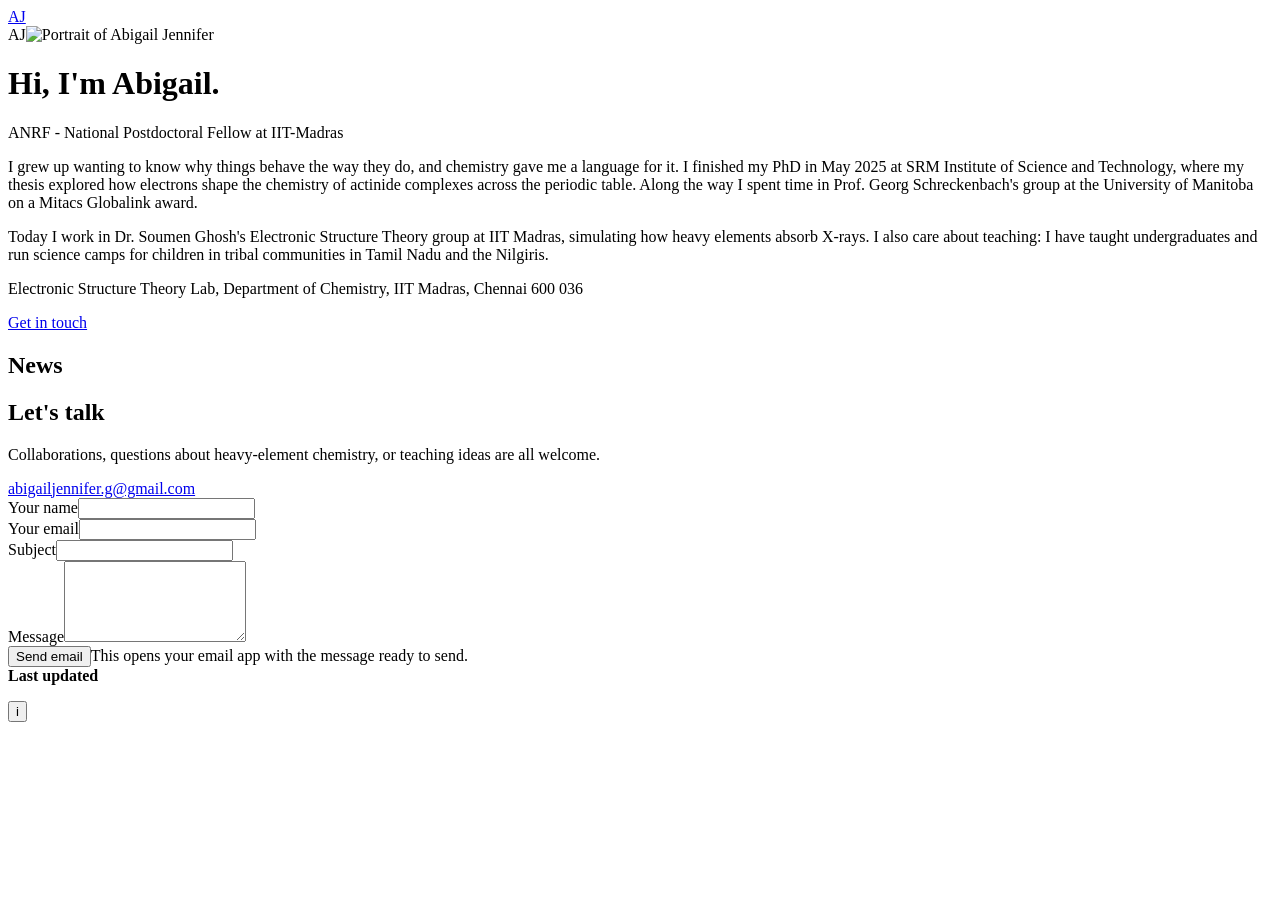
==== index.html @ 5870a1d5 "Add initial index.html for personal website" ====
<!DOCTYPE html>
<html lang="en"><head><meta charset="utf-8"><meta name="viewport" content="width=device-width, initial-scale=1">
<title>About | Abigail Jennifer</title>
<meta name="description" content="Abigail Jennifer, ANRF National Postdoctoral Fellow at IIT Madras. Electronic structure theory of actinides and lanthanides.">
<link rel="icon" type="image/svg+xml" href="favicon.svg">
<link rel="preconnect" href="https://fonts.googleapis.com">
<link href="https://fonts.googleapis.com/css2?family=Bricolage+Grotesque:wght@500;700;800&family=Source+Serif+4:ital,wght@0,400;0,600;1,400&display=swap" rel="stylesheet">
<link rel="stylesheet" href="style.css"></head>
<body id="top"><div id="nav"></div>
<a id="dock" href="#top" aria-label="Back to top">AJ<img id="dk" alt=""></a>

<header class="hero c"><div class="wrap">
<div class="photo"><span class="orb"></span><span class="orb"></span><span class="orb o3"></span>
<div class="frame">AJ<img id="pf" alt="Portrait of Abigail Jennifer"></div></div>
<h1>Hi, I'm Abigail.</h1>
<div class="role">ANRF - National Postdoctoral Fellow at IIT-Madras</div>
<div class="wr">
<p>I grew up wanting to know why things behave the way they do, and chemistry gave me a language for it. I finished my PhD in May 2025 at SRM Institute of Science and Technology, where my thesis explored how electrons shape the chemistry of actinide complexes across the periodic table. Along the way I spent time in Prof. Georg Schreckenbach's group at the University of Manitoba on a Mitacs Globalink award.</p>
<p>Today I work in Dr. Soumen Ghosh's Electronic Structure Theory group at IIT Madras, simulating how heavy elements absorb X-rays. I also care about teaching: I have taught undergraduates and run science camps for children in tribal communities in Tamil Nadu and the Nilgiris.</p>
<p class="sm">Electronic Structure Theory Lab, Department of Chemistry, IIT Madras, Chennai 600 036</p>
</div>
<div class="btns"><a class="btn p" href="#contact">Get in touch</a></div>
</div></header>

<section class="s"><div class="wrap">
<h2>News</h2>
<div class="board" id="nw"></div>
</div></section>

<section id="contact"><div class="wrap two">
<div><h2>Let's talk</h2><p class="lead">Collaborations, questions about heavy-element chemistry, or teaching ideas are all welcome.</p>
<a href="mailto:abigailjennifer.g@gmail.com" style="font:700 clamp(18px,2.6vw,26px) var(--h);word-break:break-all">abigailjennifer.g@gmail.com</a>
<div class="soc" id="soc"></div></div>
<form class="fg" id="cf"><div><label for="n">Your name</label><input id="n" required></div><div><label for="e">Your email</label><input id="e" type="email" required></div><div><label for="s">Subject</label><input id="s"></div><div><label for="m">Message</label><textarea id="m" rows="5" required></textarea></div>
<button class="btn p" type="submit" style="cursor:pointer">Send email</button><span class="sm">This opens your email app with the message ready to send.</span></form>
</div></section>

<div id="info"><div class="pop" id="pop" role="status"><b>Last updated</b><p id="lud"></p></div><button id="ib" aria-label="When was this site last updated?" aria-expanded="false" aria-controls="pop">i</button></div>

<div id="foot"></div>
<script src="site.js"></script>
<script>
/* ===== photo: tries these paths in order; keep your portrait at the first one ===== */
const PH=["images/profile.jpeg","images/profile.jpg","images/profile.png","images/photo.jpg","images/photo.jpeg","images/photo.png","profile.jpg","profile.jpeg","profile.png","assets/images/profile.jpg","assets/images/profile.jpeg","assets/profile.jpg"];
let pk=0;const pf=$("#pf"),dk=$("#dk");
pf.addEventListener('load',()=>{dk.src=pf.src});
pf.onerror=()=>{pk++;pk<PH.length?pf.src=PH[pk]:(pf.remove(),dk.remove())};pf.src=PH[0];
/* docked avatar appears at top right once the big portrait scrolls out of view */
new IntersectionObserver(e=>$('#dock').classList.toggle('on',!e[0].isIntersecting),{rootMargin:'-60px 0px 0px 0px'}).observe($('.photo'));

/* ===== EDIT ME: news notice board. [date, text, optional image path, optional link] ===== */
const N=[
["2026","Named to the CAS Future Leaders Program Top 100","images/news-cas.jpg",""],
["May 2026","Attended the IITM Workshop on Theoretical and Computational Chemistry (DFT)","",""],
["Dec 2025","Theoretical Chemistry Symposium, IIT Bombay","",""],
["Oct 2025","Joined the Electronic Structure Theory group at IIT Madras","images/news-iitm.jpg",""],
["May 2025","PhD viva voce completed at SRM Institute","",""],
["2025","New paper: Actinide(II) dioxo stabilization, Inorganic Chemistry","","https://doi.org/10.1021/acs.inorgchem.4c05176"]];
$('#nw').innerHTML=N.map(n=>`<article class="pin">${n[2]?`<img src="${n[2]}" alt="" onerror="this.remove()">`:''}<time>${n[0]}</time><p>${n[1]}</p>${n[3]?`<a href="${n[3]}">Read more</a>`:''}</article>`).join('');

/* ===== social icons: replace the X and Bluesky handles with your own ===== */
const SOC=[
["GitHub","https://github.com/AbigailJennifer","M12 .3a12 12 0 0 0-3.8 23.4c.6.1.8-.3.8-.6v-2c-3.3.7-4-1.6-4-1.6-.6-1.4-1.4-1.8-1.4-1.8-1-.7.1-.7.1-.7 1.2.1 1.8 1.2 1.8 1.2 1 1.8 2.8 1.3 3.5 1 0-.8.4-1.3.7-1.6-2.7-.3-5.5-1.3-5.5-6 0-1.2.5-2.3 1.3-3.1-.2-.4-.6-1.6 0-3.2 0 0 1-.3 3.4 1.2a11.5 11.5 0 0 1 6 0c2.3-1.5 3.3-1.2 3.3-1.2.6 1.6.2 2.8.1 3.2.8.8 1.3 1.9 1.3 3.1 0 4.6-2.8 5.6-5.5 5.9.4.4.8 1.1.8 2.2v3.3c0 .3.2.7.8.6A12 12 0 0 0 12 .3"],
["LinkedIn","https://in.linkedin.com/in/abigail-jennifer-80b864189","M20.4 20.5h-3.6v-5.6c0-1.3 0-3-1.8-3s-2.1 1.4-2.1 2.9v5.7H9.4V9h3.4v1.6c.5-.9 1.6-1.8 3.4-1.8 3.6 0 4.3 2.4 4.3 5.5v6.2zM5.3 7.4a2.1 2.1 0 1 1 0-4.1 2.1 2.1 0 0 1 0 4.1zM7.1 20.5H3.6V9h3.5v11.5zM22.2 0H1.8C.8 0 0 .8 0 1.7v20.6c0 .9.8 1.7 1.8 1.7h20.4c1 0 1.8-.8 1.8-1.7V1.7C24 .8 23.2 0 22.2 0z"],
["X (Twitter)","https://x.com/YOUR_HANDLE","M18.9 1.2h3.7l-8 9.2L24 22.8h-7.4l-5.8-7.6-6.6 7.6H.5l8.6-9.8L0 1.2h7.6l5.2 6.9 6.1-6.9zm-1.3 19.5h2L6.5 3.2H4.3l13.3 17.5z"],
["Bluesky","https://bsky.app/profile/YOUR_HANDLE.bsky.social","M12 10.8c-1.087-2.114-4.046-6.053-6.798-7.995C2.566.944 1.561 1.266.902 1.565.139 1.908 0 3.08 0 3.768c0 .69.378 5.65.624 6.479.815 2.736 3.713 3.66 6.383 3.364.136-.02.275-.039.415-.056-.138.022-.276.04-.415.056-3.912.58-7.387 2.005-2.83 7.078 5.013 5.19 6.87-1.113 7.823-4.308.953 3.195 2.05 9.271 7.733 4.308 4.267-4.308 1.172-6.498-2.74-7.078a8.741 8.741 0 0 1-.415-.056c.14.017.279.036.415.056 2.67.297 5.568-.628 6.383-3.364.246-.828.624-5.79.624-6.478 0-.69-.139-1.861-.902-2.206-.659-.298-1.664-.62-4.3 1.24C16.046 4.748 13.087 8.687 12 10.8Z"]];
$('#soc').innerHTML=SOC.map(s=>`<a href="${s[1]}" target="_blank" rel="noopener" aria-label="${s[0]}" title="${s[0]}"><svg viewBox="0 0 24 24" aria-hidden="true"><path d="${s[2]}"/></svg></a>`).join('');

/* ===== contact form opens the visitor's email app ===== */
$('#cf').onsubmit=e=>{e.preventDefault();location.href='mailto:abigailjennifer.g@gmail.com?subject='+encodeURIComponent($('#s').value||'Message from your website')+'&body='+encodeURIComponent($('#m').value+'\n\n'+$('#n').value+' ('+$('#e').value+')')};

/* ===== last-updated pop-up (date and time come from LAST_UPDATED in site.js) ===== */
$('#lud').textContent=LAST_UPDATED;
const inf=$('#info'),ib=$('#ib');
const tog=o=>{inf.classList.toggle('open',o);ib.setAttribute('aria-expanded',o)};
ib.onclick=()=>tog(!inf.classList.contains('open'));
document.addEventListener('click',e=>{if(!inf.contains(e.target))tog(false)});
document.addEventListener('keydown',e=>{if(e.key==='Escape')tog(false)});
</script>
<script src="bg.js"></script>
</body></html>
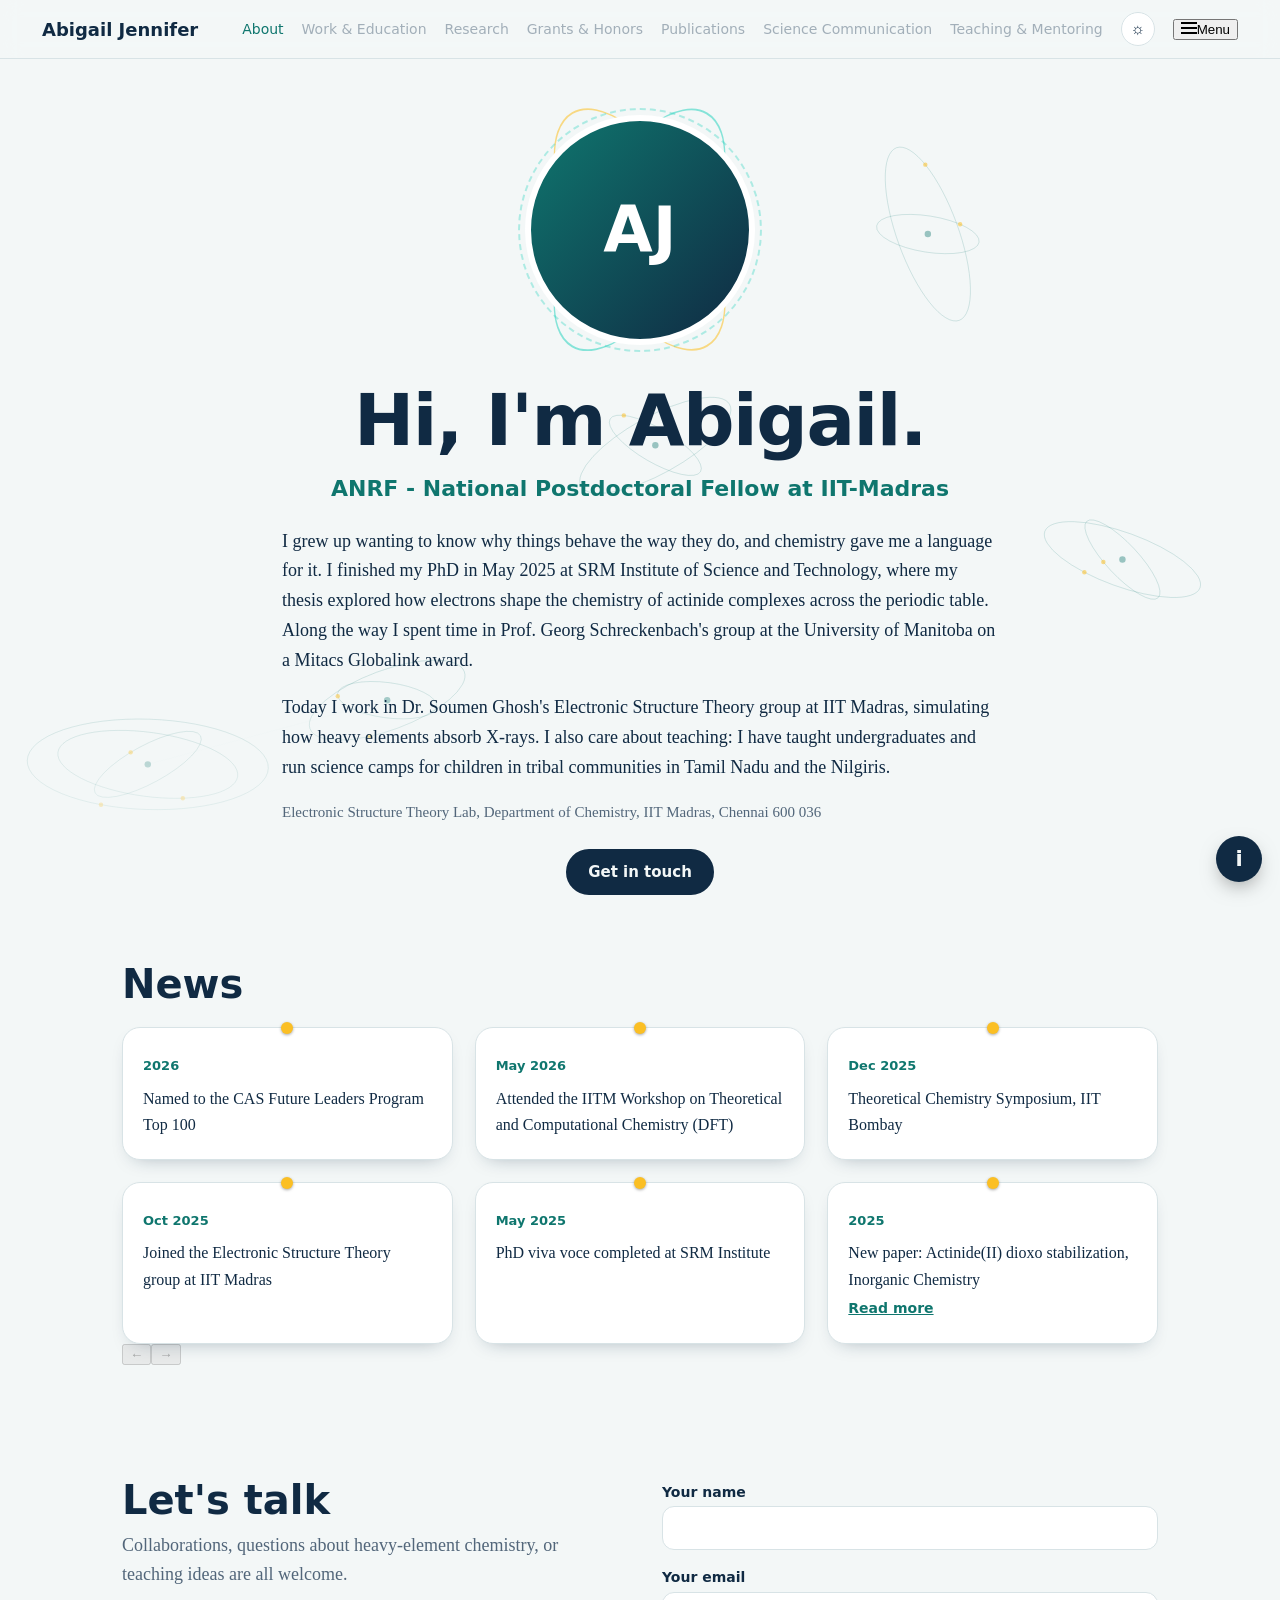
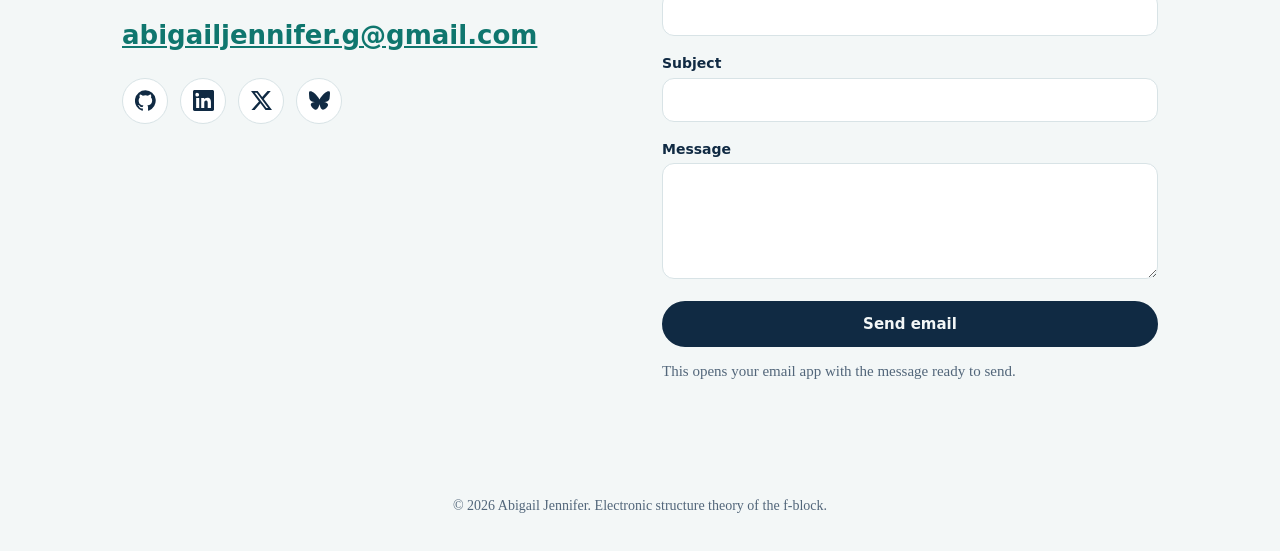
==== commit dba7353c: "Update index.html" ====
--- a/index.html
+++ b/index.html
@@ -7,7 +7,6 @@
 <link href="https://fonts.googleapis.com/css2?family=Bricolage+Grotesque:wght@500;700;800&family=Source+Serif+4:ital,wght@0,400;0,600;1,400&display=swap" rel="stylesheet">
 <link rel="stylesheet" href="style.css"></head>
 <body id="top"><div id="nav"></div>
-<a id="dock" href="#top" aria-label="Back to top">AJ<img id="dk" alt=""></a>
 
 <header class="hero c"><div class="wrap">
 <div class="photo"><span class="orb"></span><span class="orb"></span><span class="orb o3"></span>
@@ -24,7 +23,8 @@
 
 <section class="s"><div class="wrap">
 <h2>News</h2>
-<div class="board" id="nw"></div>
+<div class="board" id="nw" tabindex="0" aria-label="News: swipe, drag or use the arrows"></div>
+<div class="nc"><button id="np" aria-label="Previous news">&#8592;</button><div class="nd" id="nd"></div><button id="nn" aria-label="Next news">&#8594;</button></div>
 </div></section>
 
 <section id="contact"><div class="wrap two">
@@ -42,11 +42,8 @@
 <script>
 /* ===== photo: tries these paths in order; keep your portrait at the first one ===== */
 const PH=["images/profile.jpeg","images/profile.jpg","images/profile.png","images/photo.jpg","images/photo.jpeg","images/photo.png","profile.jpg","profile.jpeg","profile.png","assets/images/profile.jpg","assets/images/profile.jpeg","assets/profile.jpg"];
-let pk=0;const pf=$("#pf"),dk=$("#dk");
-pf.addEventListener('load',()=>{dk.src=pf.src});
-pf.onerror=()=>{pk++;pk<PH.length?pf.src=PH[pk]:(pf.remove(),dk.remove())};pf.src=PH[0];
-/* docked avatar appears at top right once the big portrait scrolls out of view */
-new IntersectionObserver(e=>$('#dock').classList.toggle('on',!e[0].isIntersecting),{rootMargin:'-60px 0px 0px 0px'}).observe($('.photo'));
+let pk=0;const pf=$("#pf");
+pf.onerror=()=>{pk++;pk<PH.length?pf.src=PH[pk]:pf.remove()};pf.src=PH[0];
 
 /* ===== EDIT ME: news notice board. [date, text, optional image path, optional link] ===== */
 const N=[
@@ -57,6 +54,23 @@
 ["May 2025","PhD viva voce completed at SRM Institute","",""],
 ["2025","New paper: Actinide(II) dioxo stabilization, Inorganic Chemistry","","https://doi.org/10.1021/acs.inorgchem.4c05176"]];
 $('#nw').innerHTML=N.map(n=>`<article class="pin">${n[2]?`<img src="${n[2]}" alt="" onerror="this.remove()">`:''}<time>${n[0]}</time><p>${n[1]}</p>${n[3]?`<a href="${n[3]}">Read more</a>`:''}</article>`).join('');
+
+
+/* news carousel: three cards per view, swipe, drag or use the arrows for the rest */
+{const bd=$('#nw'),np=$('#np'),nn=$('#nn'),nd=$('#nd');
+const step=()=>bd.clientWidth+22,per=()=>Math.max(1,Math.round((bd.clientWidth+22)/(bd.firstElementChild.offsetWidth+22)));
+const upd=()=>{const pg=Math.ceil(N.length/per());if(nd.children.length!==pg)nd.innerHTML='<i></i>'.repeat(pg);
+ const i=Math.round(bd.scrollLeft/step());[...nd.children].forEach((d,k)=>d.classList.toggle('on',k===i));
+ np.disabled=bd.scrollLeft<4;nn.disabled=bd.scrollLeft+bd.clientWidth>=bd.scrollWidth-4;
+ document.querySelector('.nc').style.display=pg>1?'flex':'none'};
+np.onclick=()=>bd.scrollBy({left:-step(),behavior:'smooth'});nn.onclick=()=>bd.scrollBy({left:step(),behavior:'smooth'});
+bd.addEventListener('scroll',upd,{passive:true});addEventListener('resize',upd);upd();
+bd.addEventListener('keydown',e=>{if(e.key==='ArrowRight')nn.click();if(e.key==='ArrowLeft')np.click()});
+let dn=false,sx=0,sl=0,mv=false;
+bd.addEventListener('pointerdown',e=>{if(e.pointerType!=='mouse')return;dn=true;mv=false;sx=e.clientX;sl=bd.scrollLeft});
+addEventListener('pointermove',e=>{if(!dn)return;const d=e.clientX-sx;if(Math.abs(d)>5){mv=true;bd.style.scrollSnapType='none';bd.classList.add('dr')}if(mv)bd.scrollLeft=sl-d});
+addEventListener('pointerup',()=>{if(!dn)return;dn=false;bd.classList.remove('dr');if(mv){const w=step();bd.scrollTo({left:Math.round(bd.scrollLeft/w)*w,behavior:'smooth'});setTimeout(()=>{bd.style.scrollSnapType=''},400)}});
+bd.addEventListener('click',e=>{if(mv){e.preventDefault();e.stopPropagation();mv=false}},true)}
 
 /* ===== social icons: replace the X and Bluesky handles with your own ===== */
 const SOC=[
--- a/style.css
+++ b/style.css
@@ -0,0 +1,148 @@
+:root{--ink:#102a43;--bg:#f3f7f7;--card:#fff;--mut:#52667a;--line:#d8e3e6;--teal:#0f766e;--glow:#2dd4bf;--amber:#fbbf24;--r:18px;
+--h:'Bricolage Grotesque','Segoe UI',system-ui,sans-serif;--b:'Source Serif 4',Georgia,serif}
+:root[data-theme=dark]{--ink:#e7f0f4;--bg:#0b1c2c;--card:#122a40;--mut:#9db3c4;--line:#23415a;--teal:#2dd4bf}
+*{box-sizing:border-box}html{scroll-behavior:smooth;scroll-padding-top:70px}
+body{margin:0;background:var(--bg);color:var(--ink);font:18px/1.65 var(--b)}
+h1,h2,h3,h4{font-family:var(--h);line-height:1.15;margin:0}
+a{color:var(--teal)}img{max-width:100%}
+.wrap{max-width:1080px;margin:0 auto;padding:0 22px}
+section{padding:76px 0}
+h2{font-size:clamp(28px,4vw,40px);margin-bottom:8px}
+.lead{color:var(--mut);max-width:60ch;margin:0 0 30px}
+nav{position:sticky;top:0;z-index:9;background:color-mix(in srgb,var(--bg) 88%,transparent);backdrop-filter:blur(10px);border-bottom:1px solid var(--line)}
+nav .wrap{display:flex;align-items:center;gap:18px;height:58px}
+nav b{font:800 18px var(--h);margin-right:auto;white-space:nowrap}
+nav a{font:500 15px var(--h);color:var(--ink);text-decoration:none;white-space:nowrap}
+nav a:hover{color:var(--teal)}
+.links{display:flex;gap:18px;overflow-x:auto;scrollbar-width:none}
+#th{border:1px solid var(--line);background:var(--card);color:var(--ink);border-radius:99px;width:34px;height:34px;cursor:pointer;font-size:16px}
+:focus-visible{outline:3px solid var(--glow);outline-offset:3px}
+/* hero */
+.hero{padding:70px 0 40px}
+.hero .wrap{display:grid;grid-template-columns:1.2fr .8fr;gap:50px;align-items:center}
+.hero h1{font-size:clamp(40px,6.2vw,72px);font-weight:800;letter-spacing:-.02em}
+.hero .role{font:600 20px var(--h);color:var(--teal);margin:14px 0 18px}
+.btns{display:flex;gap:12px;flex-wrap:wrap;margin-top:24px}
+.btn{font:700 15px var(--h);padding:12px 20px;border-radius:99px;text-decoration:none;border:2px solid var(--ink);color:var(--ink)}
+.btn.p{background:var(--ink);color:var(--bg)}
+.chips{display:flex;gap:8px;flex-wrap:wrap;margin-top:22px}
+.chip{font:600 13px var(--h);border:1px solid var(--line);background:var(--card);padding:5px 12px;border-radius:99px;color:var(--mut)}
+.photo{position:relative;aspect-ratio:1;max-width:380px;margin:auto;width:100%}
+.photo .orb{position:absolute;inset:-9%;border:2px solid var(--glow);border-radius:50%;opacity:.55;animation:spin 26s linear infinite}
+.photo .orb:nth-child(2){transform:rotate(60deg) scaleY(.45);animation:none;border-color:var(--amber)}
+.photo .orb:nth-child(1){transform:rotate(-60deg) scaleY(.45);animation:none}
+.photo .orb.o3{inset:-3%;border-style:dashed;opacity:.35;animation:spin 40s linear infinite reverse}
+@keyframes spin{to{transform:rotate(360deg)}}
+.frame{position:absolute;inset:0;border-radius:50%;overflow:hidden;background:linear-gradient(135deg,var(--teal),var(--ink));display:grid;place-items:center;color:#fff;font:800 90px var(--h);border:6px solid var(--card)}
+.frame img{position:absolute;inset:0;width:100%;height:100%;object-fit:cover}
+/* about */
+.two{display:grid;grid-template-columns:1fr 1fr;gap:44px}
+.tl{border-left:3px solid var(--line);padding-left:22px;display:grid;gap:22px}
+.tl div{position:relative}
+.tl div:before{content:"";position:absolute;left:-30px;top:8px;width:13px;height:13px;border-radius:50%;background:var(--teal)}
+.tl h4{font-size:19px}.tl small,.sm{color:var(--mut);font-size:15px;display:block}
+.tl p{margin:4px 0 0;font-size:16px}
+/* cards */
+.grid{display:grid;grid-template-columns:repeat(auto-fit,minmax(230px,1fr));gap:16px}
+.card{background:var(--card);border:1px solid var(--line);border-radius:var(--r);padding:22px}
+.card h3{font-size:20px;margin-bottom:6px}.card p{margin:0;font-size:16px;color:var(--mut)}
+/* spotlight */
+#spot{background:var(--ink);color:#e7f0f4;border-radius:36px;margin:0 12px}
+:root[data-theme=dark] #spot{background:#07131f}
+#spot .lead{color:#9db3c4}
+.rail{display:flex;gap:18px;overflow-x:auto;scroll-snap-type:x mandatory;padding:6px 2px 18px;scrollbar-width:none}
+.slide{flex:0 0 min(560px,86%);scroll-snap-align:start;background:#17364f;border:1px solid #2a4d69;border-radius:26px;padding:30px;display:flex;flex-direction:column;gap:16px}
+.slide .tag{font:700 13px var(--h);color:var(--amber)}
+.slide q{font:600 clamp(20px,2.4vw,25px)/1.35 var(--h);quotes:none}
+.slide p{margin:0;font-size:15px;color:#9db3c4;margin-top:auto}
+.slide a{color:var(--glow);font:700 14px var(--h)}
+.ctl{display:flex;align-items:center;gap:10px;margin-top:6px}
+.ctl button{width:42px;height:42px;border-radius:50%;border:1px solid #2a4d69;background:transparent;color:#e7f0f4;font-size:18px;cursor:pointer}
+.ctl button:hover{background:var(--glow);color:#102a43}
+.dots{display:flex;gap:7px;margin-left:10px}.dots i{width:9px;height:9px;border-radius:50%;background:#2a4d69;display:block}.dots i.on{background:var(--amber);width:26px;border-radius:9px}
+/* pubs */
+.filters{display:flex;gap:8px;flex-wrap:wrap;margin-bottom:22px}
+.filters button{font:600 14px var(--h);border:1px solid var(--line);background:var(--card);color:var(--ink);padding:8px 15px;border-radius:99px;cursor:pointer}
+.filters button[aria-pressed=true]{background:var(--teal);color:#fff;border-color:var(--teal)}
+.yr{font:800 15px var(--h);color:var(--mut);margin:26px 0 8px}
+.pub{display:grid;grid-template-columns:1fr auto;gap:4px 16px;padding:14px 0;border-top:1px solid var(--line)}
+.pub a.t{font-weight:600;text-decoration:none;color:var(--ink);line-height:1.4}.pub a.t:hover{color:var(--teal)}
+.pub .j{font-size:15px;color:var(--mut);grid-column:1}
+.badge{font:700 12px var(--h);background:var(--amber);color:#102a43;padding:3px 10px;border-radius:99px;align-self:start;white-space:nowrap}
+/* awards, talks */
+.aw{display:grid;grid-template-columns:70px 1fr;gap:4px 14px;padding:12px 0;border-top:1px solid var(--line)}
+.aw b{font-family:var(--h);color:var(--teal)}.aw span{display:block;color:var(--mut);font-size:15px}
+.contact a.big{font:700 clamp(20px,3.4vw,34px) var(--h);word-break:break-all}
+.news{border-block:1px solid var(--line);background:var(--card)}
+.news .wrap{display:flex;align-items:center;gap:16px;padding-block:11px}
+.news b{font:800 14px var(--h);background:var(--amber);color:#102a43;padding:4px 12px;border-radius:99px;flex:none}
+.mq{overflow:hidden;flex:1;-webkit-mask-image:linear-gradient(90deg,transparent,#000 4%,#000 96%,transparent);mask-image:linear-gradient(90deg,transparent,#000 4%,#000 96%,transparent)}
+.mq div{display:flex;gap:44px;width:max-content;animation:mq 50s linear infinite}
+.mq:hover div,.mq:focus-within div{animation-play-state:paused}
+.mq span{white-space:nowrap;font-size:15px}.mq i{font:700 13px var(--h);color:var(--teal);font-style:normal;margin-right:8px}
+@keyframes mq{to{transform:translateX(-50%)}}
+.card .how{font:600 13px var(--h);margin-top:12px;color:var(--teal)}
+.conf{border-top:1px solid var(--line);padding:20px 0;display:grid;grid-template-columns:150px 1fr;gap:6px 22px}
+.conf .d{font:700 15px var(--h);color:var(--teal)}.conf h3{font-size:20px}
+.conf .m{color:var(--mut);font-size:15px}.conf .c{margin:6px 0 0;font-size:16px}
+.note{margin-top:10px;padding:12px 16px;border-left:3px solid var(--glow);background:var(--card);border-radius:0 12px 12px 0;font-size:16px}
+.note.ph{border:2px dashed var(--line);color:var(--mut);font-style:italic;background:transparent;border-radius:12px}
+.badge.w{margin-left:8px;vertical-align:middle}
+.sc{display:grid;grid-template-columns:repeat(auto-fit,minmax(300px,1fr));gap:16px}
+.card a.go{display:inline-block;margin-top:12px;font:700 14px var(--h)}
+footer{padding:34px 0;text-align:center;color:var(--mut);font-size:14px}
+@media(max-width:800px){.conf{grid-template-columns:1fr}.hero .wrap,.two{grid-template-columns:1fr}.photo{max-width:280px;order:-1}section{padding:56px 0}nav b{display:none}}
+@media(prefers-reduced-motion:reduce){.mq{overflow-x:auto}*{animation:none!important;scroll-behavior:auto!important}}
+
+nav .wrap{max-width:1240px}.links{min-width:0}nav a{font-size:14px}nav b a{font:800 18px var(--h)}
+nav a.on{color:var(--teal);box-shadow:0 2px 0 var(--teal)}
+.pagehead{padding:56px 0 4px}.pagehead h1{font-size:clamp(34px,5vw,56px);font-weight:800;letter-spacing:-.02em}
+.pagehead .lead{margin:12px 0 0}
+section.s{padding:36px 0}
+details{background:var(--card);border:1px solid var(--line);border-radius:var(--r);margin-bottom:12px;padding:0 22px}
+summary{cursor:pointer;padding:18px 0;list-style:none;display:flex;justify-content:space-between;gap:16px;align-items:flex-start}
+summary::-webkit-details-marker{display:none}summary:after{content:"+";font:700 24px/1 var(--h);color:var(--teal)}
+details[open] summary:after{content:"\2212"}
+summary h3{font-size:20px}summary small{display:block;color:var(--mut);font-size:15px;margin-top:3px}
+details .bd{border-top:1px solid var(--line);padding:14px 0 18px;font-size:16px}
+details ul{margin:6px 0 0;padding-left:20px}details li{margin:4px 0}
+.ga{position:relative;aspect-ratio:16/9;border-radius:14px;background:var(--bg);overflow:hidden;margin-bottom:16px;border:1px solid var(--line)}
+.ga svg,.ga img{position:absolute;inset:0;width:100%;height:100%}.ga img{object-fit:contain;background:var(--card)}
+.tags{display:flex;flex-wrap:wrap;gap:6px;margin-top:14px}
+.tl2{font:700 13px var(--h);color:var(--mut);margin:14px 0 4px}
+.lu{font:600 14px var(--h);color:var(--mut);margin-top:18px}
+.fg{display:grid;gap:12px}
+.fg input,.fg textarea{width:100%;font:16px var(--b);padding:12px 14px;border:1px solid var(--line);border-radius:12px;background:var(--card);color:var(--ink)}
+.fg label{font:600 14px var(--h)}
+.grp{font:800 18px var(--h);margin:34px 0 4px;color:var(--teal)}
+.hero{position:relative;overflow:hidden}
+.hero #bg{position:absolute;inset:0;width:100%;height:100%;z-index:0;pointer-events:none;-webkit-mask-image:linear-gradient(180deg,#000 70%,transparent);mask-image:linear-gradient(180deg,#000 70%,transparent)}
+.hero .wrap{position:relative;z-index:1}
+
+.hero.c{padding:56px 0 30px}.hero.c .wrap{display:block;max-width:760px;text-align:center}
+.hero.c .photo{max-width:230px;margin:0 auto 34px}
+.hero.c .frame{font-size:64px}
+.hero.c .role{font-size:clamp(17px,2.4vw,22px)}
+.hero.c .wr{text-align:left;margin-top:26px}
+.hero.c .btns{justify-content:center}
+#dock{position:fixed;top:72px;right:16px;z-index:8;width:54px;height:54px;border-radius:50%;overflow:hidden;border:3px solid var(--card);box-shadow:0 8px 20px -8px rgba(0,0,0,.5);background:linear-gradient(135deg,var(--teal),var(--ink));color:#fff;font:800 18px/48px var(--h);text-align:center;text-decoration:none;opacity:0;transform:translateY(-10px) scale(.9);pointer-events:none;transition:.3s}
+#dock.on{opacity:1;transform:none;pointer-events:auto}
+#dock img{position:absolute;inset:0;width:100%;height:100%;object-fit:cover}
+.board{display:grid;grid-template-columns:repeat(auto-fill,minmax(250px,1fr));gap:22px;margin-top:20px}
+.pin{position:relative;background:var(--card);border:1px solid var(--line);border-radius:var(--r);padding:22px 20px 20px;box-shadow:0 8px 20px -12px rgba(16,42,67,.4)}
+.pin:before{content:"";position:absolute;top:-6px;left:50%;width:12px;height:12px;margin-left:-6px;border-radius:50%;background:var(--amber);box-shadow:0 1px 3px rgba(0,0,0,.35);z-index:2}
+.pin img{display:block;width:calc(100% + 40px);margin:-22px -20px 14px;aspect-ratio:16/9;object-fit:cover;border-radius:var(--r) var(--r) 0 0}
+.pin time{font:700 13px var(--h);color:var(--teal)}.pin p{margin:6px 0 0;font-size:16px}.pin a{font:700 14px var(--h)}
+.soc{display:flex;gap:12px;margin-top:24px}
+.soc a{width:46px;height:46px;border-radius:50%;display:grid;place-items:center;border:1px solid var(--line);background:var(--card);color:var(--ink);transition:.2s}
+.soc a:hover{background:var(--teal);color:#fff;border-color:var(--teal)}.soc svg{width:21px;height:21px;fill:currentColor}
+#info{position:fixed;right:18px;bottom:18px;z-index:20}
+#info button{width:46px;height:46px;border-radius:50%;border:0;background:var(--ink);color:var(--bg);font:800 21px var(--h);cursor:pointer;box-shadow:0 8px 22px -8px rgba(0,0,0,.55)}
+#info .pop{position:absolute;right:0;bottom:58px;width:240px;background:var(--card);color:var(--ink);border:1px solid var(--line);border-radius:16px;padding:16px 18px;box-shadow:0 14px 34px -12px rgba(0,0,0,.45);display:none}
+#info.open .pop{display:block}.pop b{font:800 15px var(--h)}.pop p{margin:6px 0 0;font-size:15px}.pop small{color:var(--mut)}
+
+summary{align-items:center}summary>div{flex:1}
+.lg{flex:none;width:58px;height:58px;border-radius:14px;background:#fff;border:1px solid var(--line);display:grid;place-items:center;font:800 13px var(--h);color:#102a43;position:relative;overflow:hidden}
+.lg img{position:absolute;inset:0;width:100%;height:100%;object-fit:contain;padding:6px;background:#fff}
+
+nav .soon{font:500 14px var(--h);color:var(--mut);opacity:.5;cursor:default;white-space:nowrap}
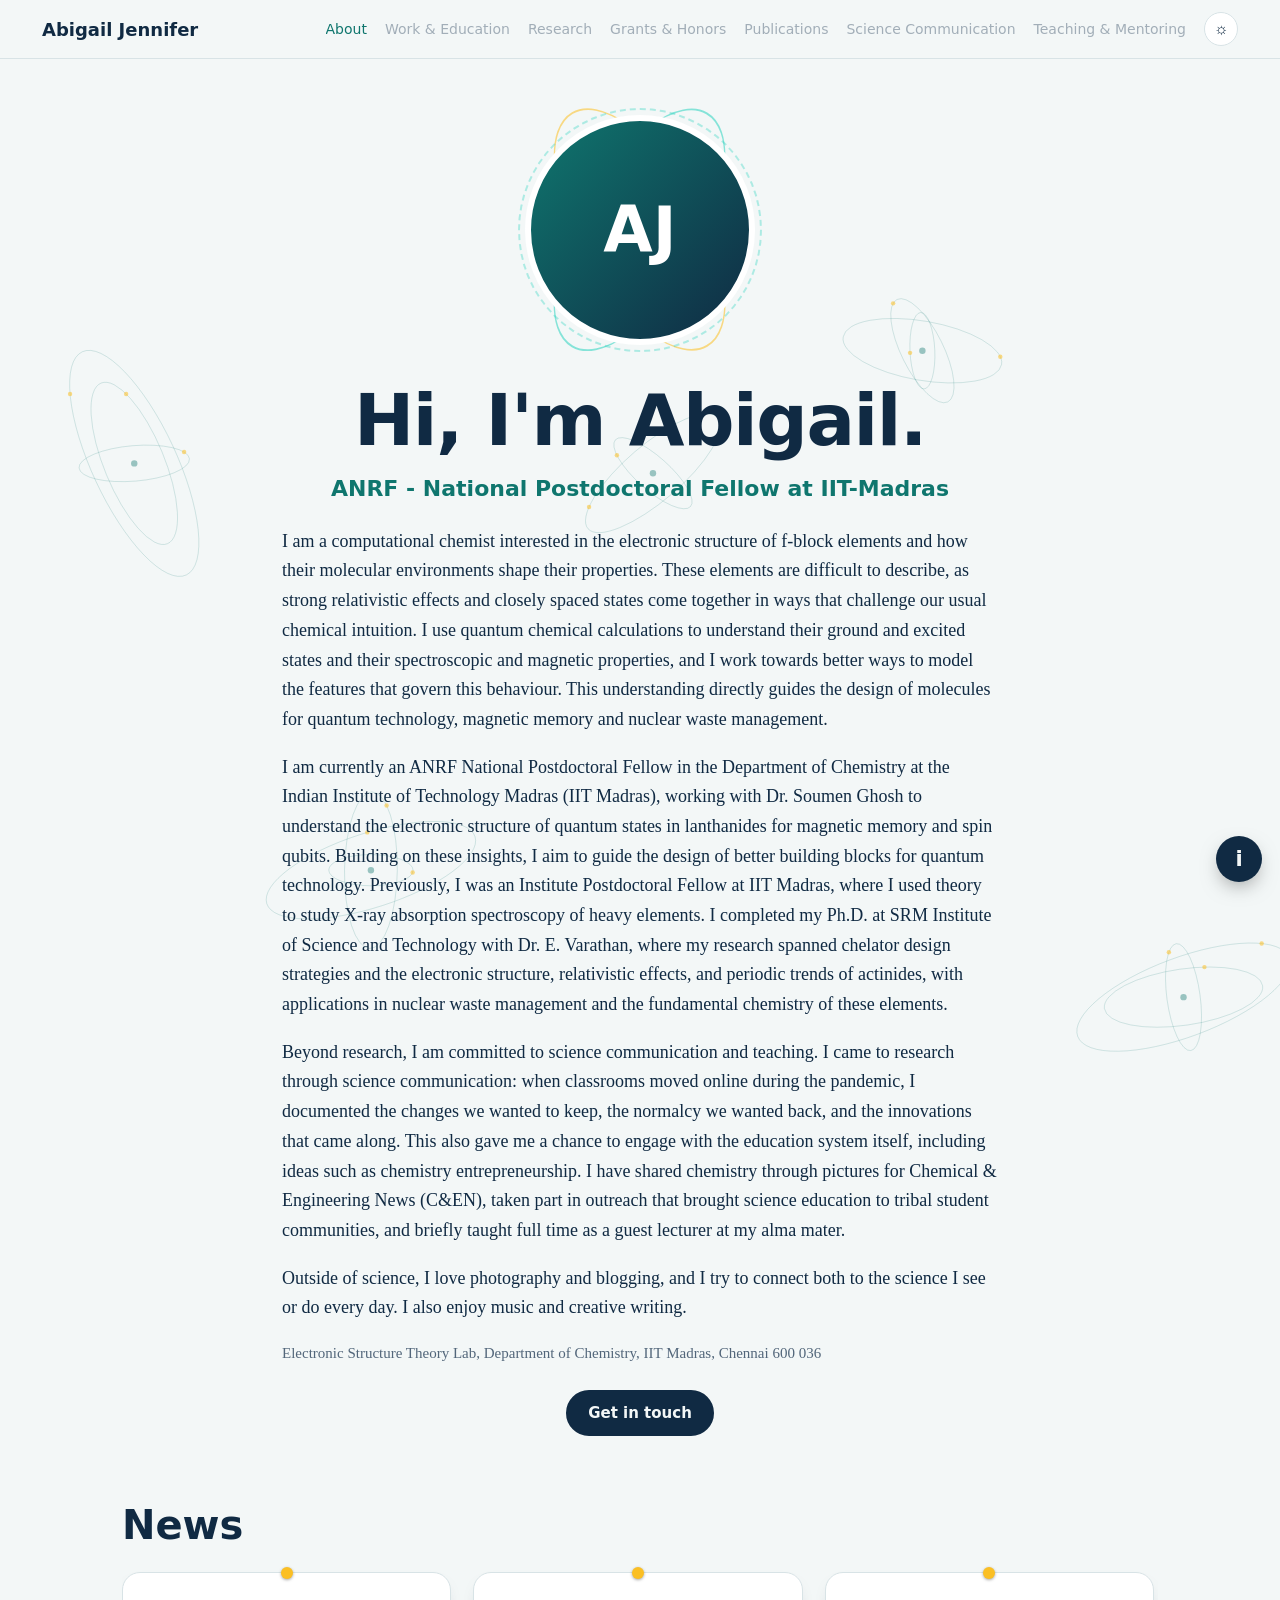
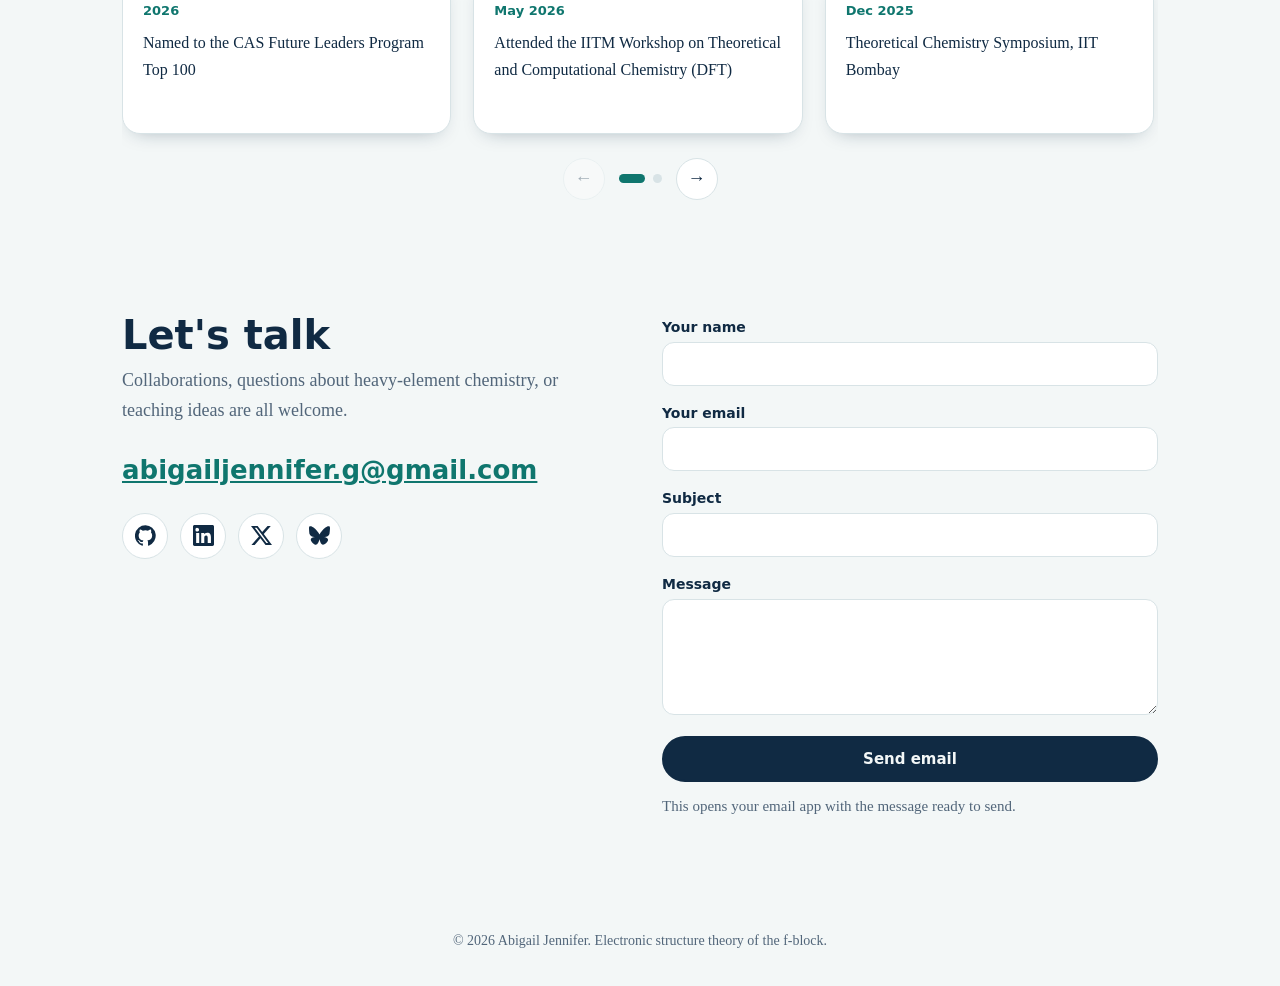
==== commit b159e6eb: "Update index.html" ====
--- a/index.html
+++ b/index.html
@@ -14,9 +14,11 @@
 <h1>Hi, I'm Abigail.</h1>
 <div class="role">ANRF - National Postdoctoral Fellow at IIT-Madras</div>
 <div class="wr">
-<p>I grew up wanting to know why things behave the way they do, and chemistry gave me a language for it. I finished my PhD in May 2025 at SRM Institute of Science and Technology, where my thesis explored how electrons shape the chemistry of actinide complexes across the periodic table. Along the way I spent time in Prof. Georg Schreckenbach's group at the University of Manitoba on a Mitacs Globalink award.</p>
-<p>Today I work in Dr. Soumen Ghosh's Electronic Structure Theory group at IIT Madras, simulating how heavy elements absorb X-rays. I also care about teaching: I have taught undergraduates and run science camps for children in tribal communities in Tamil Nadu and the Nilgiris.</p>
-<p class="sm">Electronic Structure Theory Lab, Department of Chemistry, IIT Madras, Chennai 600 036</p>
+<p>I am a computational chemist interested in the electronic structure of f-block elements and how their molecular environments shape their properties. These elements are difficult to describe, as strong relativistic effects and closely spaced states come together in ways that challenge our usual chemical intuition. I use quantum chemical calculations to understand their ground and excited states and their spectroscopic and magnetic properties, and I work towards better ways to model the features that govern this behaviour. This understanding directly guides the design of molecules for quantum technology, magnetic memory and nuclear waste management.</p>
+<p>I am currently an ANRF National Postdoctoral Fellow in the Department of Chemistry at the Indian Institute of Technology Madras (IIT Madras), working with Dr. Soumen Ghosh to understand the electronic structure of quantum states in lanthanides for magnetic memory and spin qubits. Building on these insights, I aim to guide the design of better building blocks for quantum technology. Previously, I was an Institute Postdoctoral Fellow at IIT Madras, where I used theory to study X-ray absorption spectroscopy of heavy elements. I completed my Ph.D. at SRM Institute of Science and Technology with Dr. E. Varathan, where my research spanned chelator design strategies and the electronic structure, relativistic effects, and periodic trends of actinides, with applications in nuclear waste management and the fundamental chemistry of these elements.</p>
+<p>Beyond research, I am committed to science communication and teaching. I came to research through science communication: when classrooms moved online during the pandemic, I documented the changes we wanted to keep, the normalcy we wanted back, and the innovations that came along. This also gave me a chance to engage with the education system itself, including ideas such as chemistry entrepreneurship. I have shared chemistry through pictures for Chemical & Engineering News (C&EN), taken part in outreach that brought science education to tribal student communities, and briefly taught full time as a guest lecturer at my alma mater.</p>
+<p>Outside of science, I love photography and blogging, and I try to connect both to the science I see or do every day. I also enjoy music and creative writing.</p>
+ <p class="sm">Electronic Structure Theory Lab, Department of Chemistry, IIT Madras, Chennai 600 036</p>
 </div>
 <div class="btns"><a class="btn p" href="#contact">Get in touch</a></div>
 </div></header>
--- a/style.css
+++ b/style.css
@@ -146,3 +146,34 @@
 .lg img{position:absolute;inset:0;width:100%;height:100%;object-fit:contain;padding:6px;background:#fff}
 
 nav .soon{font:500 14px var(--h);color:var(--mut);opacity:.5;cursor:default;white-space:nowrap}
+
+#mn{display:flex;align-items:center;gap:9px;height:36px;padding:0 15px;border-radius:99px;border:1px solid var(--line);background:var(--card);color:var(--ink);font:700 14px var(--h);cursor:pointer}
+#mn:hover,#mn[aria-expanded=true]{border-color:var(--teal);color:var(--teal)}
+nav{background:color-mix(in srgb,var(--bg) 94%,transparent)}
+.plist{position:absolute;right:18px;top:calc(100% + 8px);min-width:270px;background:var(--card);border:1px solid var(--line);border-radius:16px;padding:8px;box-shadow:0 18px 40px -16px rgba(0,0,0,.45)}
+.plist[hidden]{display:none}
+.plist a,.plist span{display:block;padding:11px 14px;border-radius:10px;font:600 15px var(--h);color:var(--ink);text-decoration:none;white-space:nowrap;opacity:1}
+.plist a:hover{background:var(--bg)}.plist a.on{color:var(--teal);background:var(--bg)}.plist .soon{color:var(--mut);opacity:.55;cursor:default}
+@media(max-width:800px){nav b{display:block}}
+#dock{display:none!important}
+.plist a.on{box-shadow:none}
+
+nav:not(.sc) #mn{display:none}
+nav.sc .links{display:none}
+@media(max-width:1100px){nav .links{display:none}nav:not(.sc) #mn{display:flex}}
+/* the bar must be sticky on its wrapper (a sticky child cannot leave its own parent) */
+#nav{position:sticky;top:0;z-index:30}
+nav{position:relative;top:auto}
+nav{display:block}nav .wrap{width:100%;box-sizing:border-box}
+nav.sc{background:var(--bg);box-shadow:0 6px 18px -14px rgba(0,0,0,.45)}
+
+.board{display:flex;grid-template-columns:none;gap:22px;overflow-x:auto;scroll-snap-type:x mandatory;scrollbar-width:none;padding:16px 2px 20px;margin-top:6px;cursor:grab;overscroll-behavior-x:contain}
+.board::-webkit-scrollbar{display:none}.board.dr{cursor:grabbing;user-select:none}
+.board .pin{flex:0 0 calc((100% - 44px)/3);min-width:0;scroll-snap-align:none}
+.board .pin:nth-child(3n+1){scroll-snap-align:start}
+@media(max-width:900px){.board .pin{flex-basis:calc((100% - 22px)/2)}.board .pin:nth-child(n){scroll-snap-align:none}.board .pin:nth-child(2n+1){scroll-snap-align:start}}
+@media(max-width:560px){.board .pin{flex-basis:86%}.board .pin:nth-child(n){scroll-snap-align:start}}
+.nc{display:flex;align-items:center;justify-content:center;gap:14px;margin-top:4px}
+.nc button{width:42px;height:42px;border-radius:50%;border:1px solid var(--line);background:var(--card);color:var(--ink);font-size:18px;cursor:pointer}
+.nc button:hover:not(:disabled){background:var(--teal);color:#fff;border-color:var(--teal)}.nc button:disabled{opacity:.35;cursor:default}
+.nd{display:flex;gap:8px}.nd i{width:9px;height:9px;border-radius:50%;background:var(--line);display:block;transition:.25s}.nd i.on{background:var(--teal);width:26px;border-radius:9px}
